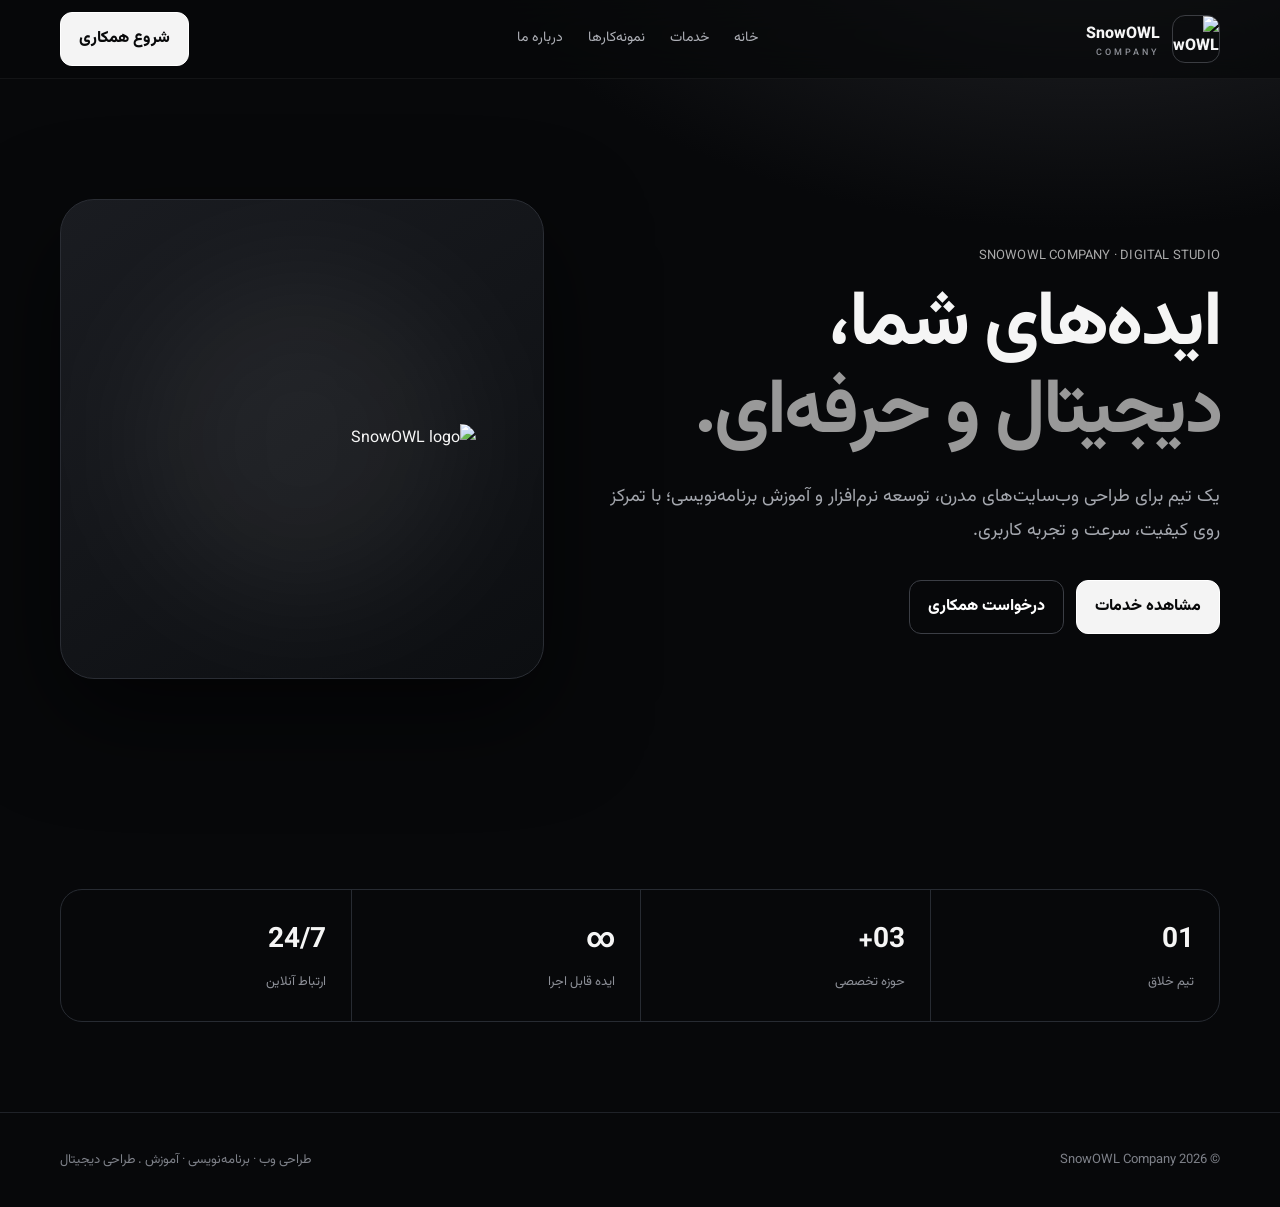
==== index.html @ ef9f3fca "Add files via upload" ====
<!doctype html>
<html lang="fa" dir="rtl"><head><meta charset="utf-8"><meta name="viewport" content="width=device-width,initial-scale=1">
<title>خانه | SnowOWL Company</title><meta name="description" content="SnowOWL Company — طراحی سایت، برنامه‌نویسی و آموزش">
<link rel="stylesheet" href="style.css"></head><body>
<header class="nav"><div class="container navin">
<a class="brand" href="index.html"><img src="assets/snowowl-logo.jpeg" alt="SnowOWL Company"><span>SnowOWL<small>COMPANY</small></span></a>
<nav class="menu">
    <a href="index.html">خانه</a>
    <a href="services.html">خدمات</a>

    <a href="portfolio.html">نمونه‌کارها</a>
    <a href="about.html">درباره ما</a>
</nav>
<a class="cta-btn" href="about.html#contact">شروع همکاری</a><button class="mobile">☰</button>
</div></header>

<main>
<section class="hero container">
<div class="reveal"><div class="kicker">SNOWOWL COMPANY · DIGITAL STUDIO</div><h1>ایده‌های شما،<br><span>دیجیتال و حرفه‌ای.</span></h1><p>یک تیم برای طراحی وب‌سایت‌های مدرن، توسعه نرم‌افزار و آموزش برنامه‌نویسی؛ با تمرکز روی کیفیت، سرعت و تجربه کاربری.</p><div class="actions"><a class="cta-btn" href="services.html">مشاهده خدمات</a><a class="cta-btn outline" href="about.html#contact">درخواست همکاری</a></div></div>
<div class="hero-visual reveal"><img src="assets/snowowl-logo.jpeg" alt="SnowOWL logo"></div>
</section>

<section class="section"><div class="container"><div class="stats"><div class="stat"><b>01</b><span>تیم خلاق</span></div><div class="stat"><b>03+</b><span>حوزه تخصصی</span></div><div class="stat"><b>∞</b><span>ایده قابل اجرا</span></div><div class="stat"><b>24/7</b><span>ارتباط آنلاین</span></div></div></div></section>
</main>
<footer class="footer"><div class="container footerin"><span>© <span data-year></span> SnowOWL Company</span><span>طراحی وب · برنامه‌نویسی · آموزش . طراحی دیجیتال</span></div></footer><script src="script.js"></script></body></html>
---- style.css ----
@import url('https://fonts.googleapis.com/css2?family=Vazirmatn:wght@300;400;500;600;700;800&display=swap');
:root{--bg:#07080a;--surface:#0e1014;--surface2:#14171c;--text:#f5f5f5;--muted:#989ba3;--line:#272b32;--white:#fff}
*{box-sizing:border-box}html{scroll-behavior:smooth}body{margin:0;background:radial-gradient(900px 500px at 85% -10%,#3a3b3e 0%,#151619 38%,transparent 70%),var(--bg);color:var(--text);font-family:Vazirmatn,Arial,sans-serif;direction:rtl;line-height:1.85}a{text-decoration:none;color:inherit}button,input,textarea{font:inherit}
.container{width:min(1160px,92%);margin:auto}.nav{position:sticky;top:0;z-index:50;background:rgba(7,8,10,.76);backdrop-filter:blur(18px);border-bottom:1px solid #ffffff0d}.navin{height:78px;display:flex;align-items:center;justify-content:space-between;gap:25px}.brand{display:flex;align-items:center;gap:12px;font-weight:800}.brand img{width:48px;height:48px;object-fit:cover;border-radius:13px;border:1px solid #3b3d42}.brand small{display:block;color:#8e9198;font-size:9px;letter-spacing:3px;font-weight:500;line-height:1}.menu{display:flex;gap:25px;color:#aeb0b7;font-size:14px}.menu a{transition:.2s}.menu a:hover,.menu a.active{color:#fff}.cta-btn{padding:11px 18px;border-radius:12px;background:#f4f4f4;color:#08090a;font-weight:800;border:1px solid #fff;display:inline-flex;justify-content:center;align-items:center}.outline{background:transparent;color:#fff;border-color:#3b3e45}.mobile{display:none;background:none;color:#fff;border:1px solid #333;border-radius:10px;padding:8px 11px}
.hero{min-height:720px;display:grid;grid-template-columns:1.12fr .88fr;align-items:center;gap:60px}.kicker{font-size:13px;color:#aaa;letter-spacing:.2px;margin-bottom:14px}.hero h1{font-size:clamp(43px,6vw,78px);line-height:1.14;letter-spacing:-2.5px;margin:0 0 24px}.hero h1 span{color:#999}.hero p{max-width:650px;color:#a5a8af;font-size:18px;margin:0}.actions{display:flex;gap:12px;flex-wrap:wrap;margin-top:32px}.hero-visual{height:480px;border-radius:34px;border:1px solid #2a2d34;background:linear-gradient(145deg,#1a1c21,#0c0e11);display:grid;place-items:center;position:relative;overflow:hidden;box-shadow:0 35px 100px #0009}.hero-visual:after{content:"";position:absolute;width:320px;height:320px;border-radius:50%;background:#fff1;filter:blur(70px)}.hero-visual img{width:72%;max-width:370px;position:relative;z-index:2;border-radius:25px;mix-blend-mode:screen}
.section{padding:90px 0}.head{display:flex;justify-content:space-between;align-items:end;gap:30px;margin-bottom:35px}.head h2{font-size:35px;margin:0}.head p{max-width:560px;color:#9699a1;margin:0}.grid3{display:grid;grid-template-columns:repeat(3,1fr);gap:16px}.card{background:linear-gradient(145deg,#14171c,#0d0f12);border:1px solid var(--line);border-radius:21px;padding:26px;transition:.25s}.card:hover{transform:translateY(-4px);border-color:#45484f}.num{font-size:12px;color:#70747c;letter-spacing:1px}.card h3{font-size:21px;margin:13px 0 8px}.card p{color:#9598a0;margin:0}.symbol{width:45px;height:45px;border:1px solid #3b3e45;border-radius:13px;display:grid;place-items:center;font-weight:800;margin-bottom:16px}
.stats{display:grid;grid-template-columns:repeat(4,1fr);border:1px solid var(--line);border-radius:22px;overflow:hidden}.stat{padding:25px;border-left:1px solid var(--line)}.stat:last-child{border:0}.stat b{display:block;font-size:28px}.stat span{font-size:13px;color:#8d9098}
.page-title{padding:85px 0 35px}.page-title h1{font-size:55px;line-height:1.2;margin:0 0 12px}.page-title p{max-width:760px;color:#999ba3}.wide{min-height:250px}.tags{margin-top:20px}.tag{display:inline-block;padding:4px 10px;border:1px solid #33363d;border-radius:99px;color:#aaa;font-size:12px;margin:3px}
.split{display:grid;grid-template-columns:1fr 1fr;gap:18px}.profile{display:flex;gap:18px;align-items:center}.avatar{width:78px;height:78px;border-radius:20px;border:1px solid #333;background:#191b20;display:grid;place-items:center;color:#777}
.contactbox{display:grid;grid-template-columns:1fr 1fr;gap:18px}.field{display:flex;flex-direction:column;gap:7px}.field.full{grid-column:1/-1}.field label{font-size:13px;color:#a7a9b0}.field input,.field textarea{background:#0b0d10;color:#fff;border:1px solid #292c33;border-radius:12px;padding:13px;outline:none}.field textarea{min-height:145px;resize:vertical}.note{padding:18px;border:1px dashed #34373e;border-radius:16px;color:#8f9299;font-size:13px}
.footer{border-top:1px solid #1f2228;padding:35px 0;color:#7e8189;font-size:13px}.footerin{display:flex;justify-content:space-between;gap:20px}
.reveal{opacity:0;transform:translateY(15px);transition:.6s}.reveal.show{opacity:1;transform:none}
@media(max-width:820px){.menu,.navin>.cta-btn{display:none}.mobile{display:block}.hero{grid-template-columns:1fr;min-height:auto;padding:65px 0}.hero-visual{height:340px}.grid3,.split{grid-template-columns:1fr}.stats{grid-template-columns:1fr 1fr}.stat{border-bottom:1px solid var(--line)}.page-title h1{font-size:42px}.contactbox{grid-template-columns:1fr}.field.full{grid-column:auto}.head{display:block}.head p{margin-top:10px}.footerin{flex-direction:column}}
/* ?????? ???????? ????????? */
.portfolio-card {
    display: flex;
    flex-direction: column;
    padding: 12px;           /* ???? ????? ????? ???? (????? ???? ?????? ???) */
    border-radius: 16px;     /* ???? ?????? */
}

.portfolio-thumb {
    width: 100%;
    height: 200px;           /* ???? ?????? ???? ??? (?? ??? 190px) */
    border-radius: 10px;
    overflow: hidden;
    margin-bottom: 10px;      /* ???? ????? ??? ?? ?????? */
    border: 1px solid var(--line);
    background: var(--surface2);
}

.portfolio-thumb img {
    width: 100%;
    height: 100%;
    object-fit: cover;
    transition: transform 0.3s ease;
}

.portfolio-card:hover .portfolio-thumb img {
    transform: scale(1.05);
}

/* ?????????? ????????? ???? ???? ???? */
.portfolio-card h3 {
    font-size: 18px;
    margin: 6px 0 4px;       /* ???? ????? ???? ? ????? ????? */
}

.portfolio-card p {
    font-size: 13px;
    line-height: 1.6;
}

.portfolio-card .tags {
    margin-top: 10px;        /* ???? ????? ????????? ????? ???? */
}
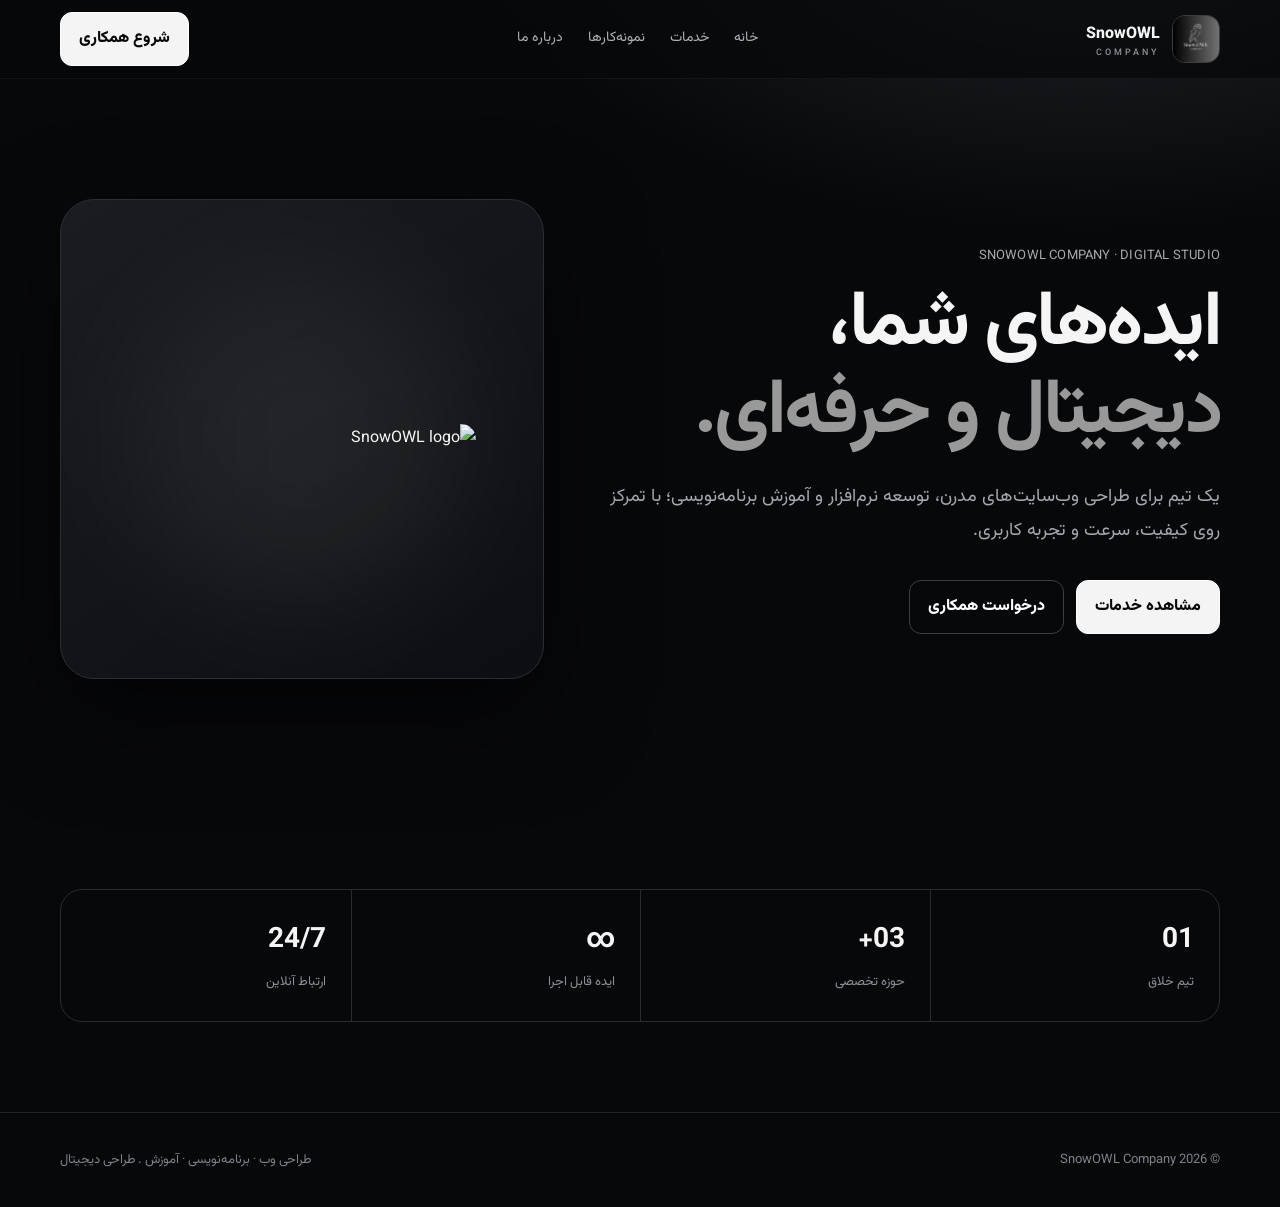
==== commit 7fe41b13: "Update index.html" ====
--- a/index.html
+++ b/index.html
@@ -3,7 +3,7 @@
 <title>خانه | SnowOWL Company</title><meta name="description" content="SnowOWL Company — طراحی سایت، برنامه‌نویسی و آموزش">
 <link rel="stylesheet" href="style.css"></head><body>
 <header class="nav"><div class="container navin">
-<a class="brand" href="index.html"><img src="assets/snowowl-logo.jpeg" alt="SnowOWL Company"><span>SnowOWL<small>COMPANY</small></span></a>
+<a class="brand" href="index.html"><img src="snowowl-logo.jpeg" alt="SnowOWL Company"><span>SnowOWL<small>COMPANY</small></span></a>
 <nav class="menu">
     <a href="index.html">خانه</a>
     <a href="services.html">خدمات</a>
@@ -22,4 +22,4 @@
 
 <section class="section"><div class="container"><div class="stats"><div class="stat"><b>01</b><span>تیم خلاق</span></div><div class="stat"><b>03+</b><span>حوزه تخصصی</span></div><div class="stat"><b>∞</b><span>ایده قابل اجرا</span></div><div class="stat"><b>24/7</b><span>ارتباط آنلاین</span></div></div></div></section>
 </main>
-<footer class="footer"><div class="container footerin"><span>© <span data-year></span> SnowOWL Company</span><span>طراحی وب · برنامه‌نویسی · آموزش . طراحی دیجیتال</span></div></footer><script src="script.js"></script></body></html>+<footer class="footer"><div class="container footerin"><span>© <span data-year></span> SnowOWL Company</span><span>طراحی وب · برنامه‌نویسی · آموزش . طراحی دیجیتال</span></div></footer><script src="script.js"></script></body></html>
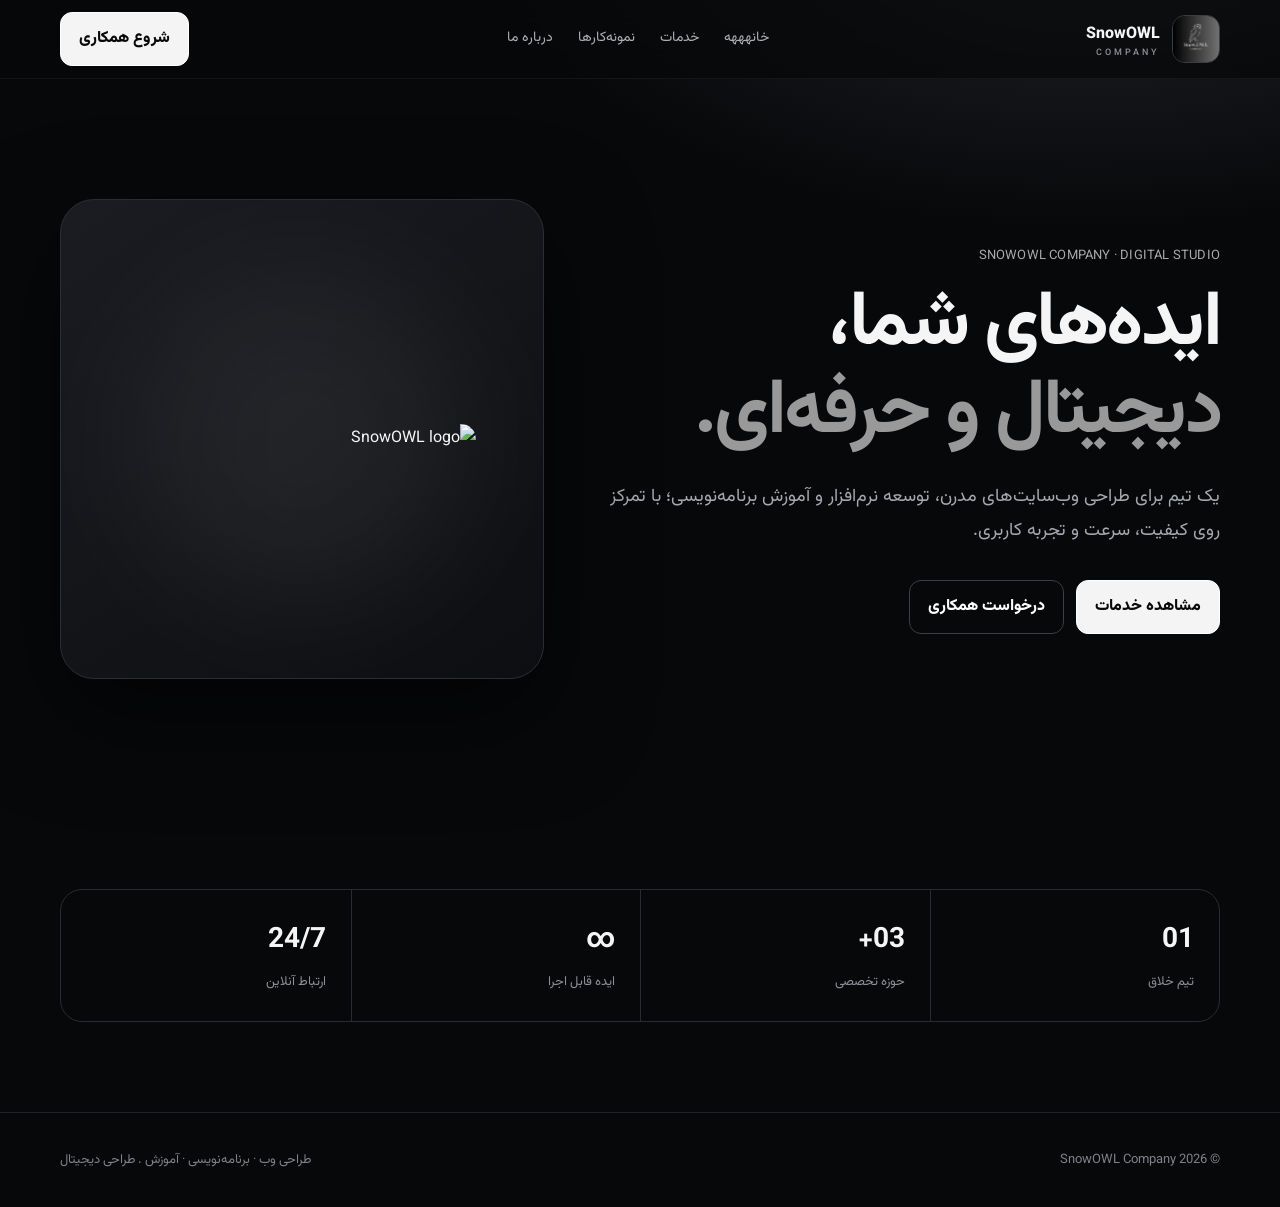
==== commit 253c62b7: "Update index.html" ====
--- a/index.html
+++ b/index.html
@@ -5,7 +5,7 @@
 <header class="nav"><div class="container navin">
 <a class="brand" href="index.html"><img src="snowowl-logo.jpeg" alt="SnowOWL Company"><span>SnowOWL<small>COMPANY</small></span></a>
 <nav class="menu">
-    <a href="index.html">خانه</a>
+    <a href="index.html">خانهههه</a>
     <a href="services.html">خدمات</a>
 
     <a href="portfolio.html">نمونه‌کارها</a>
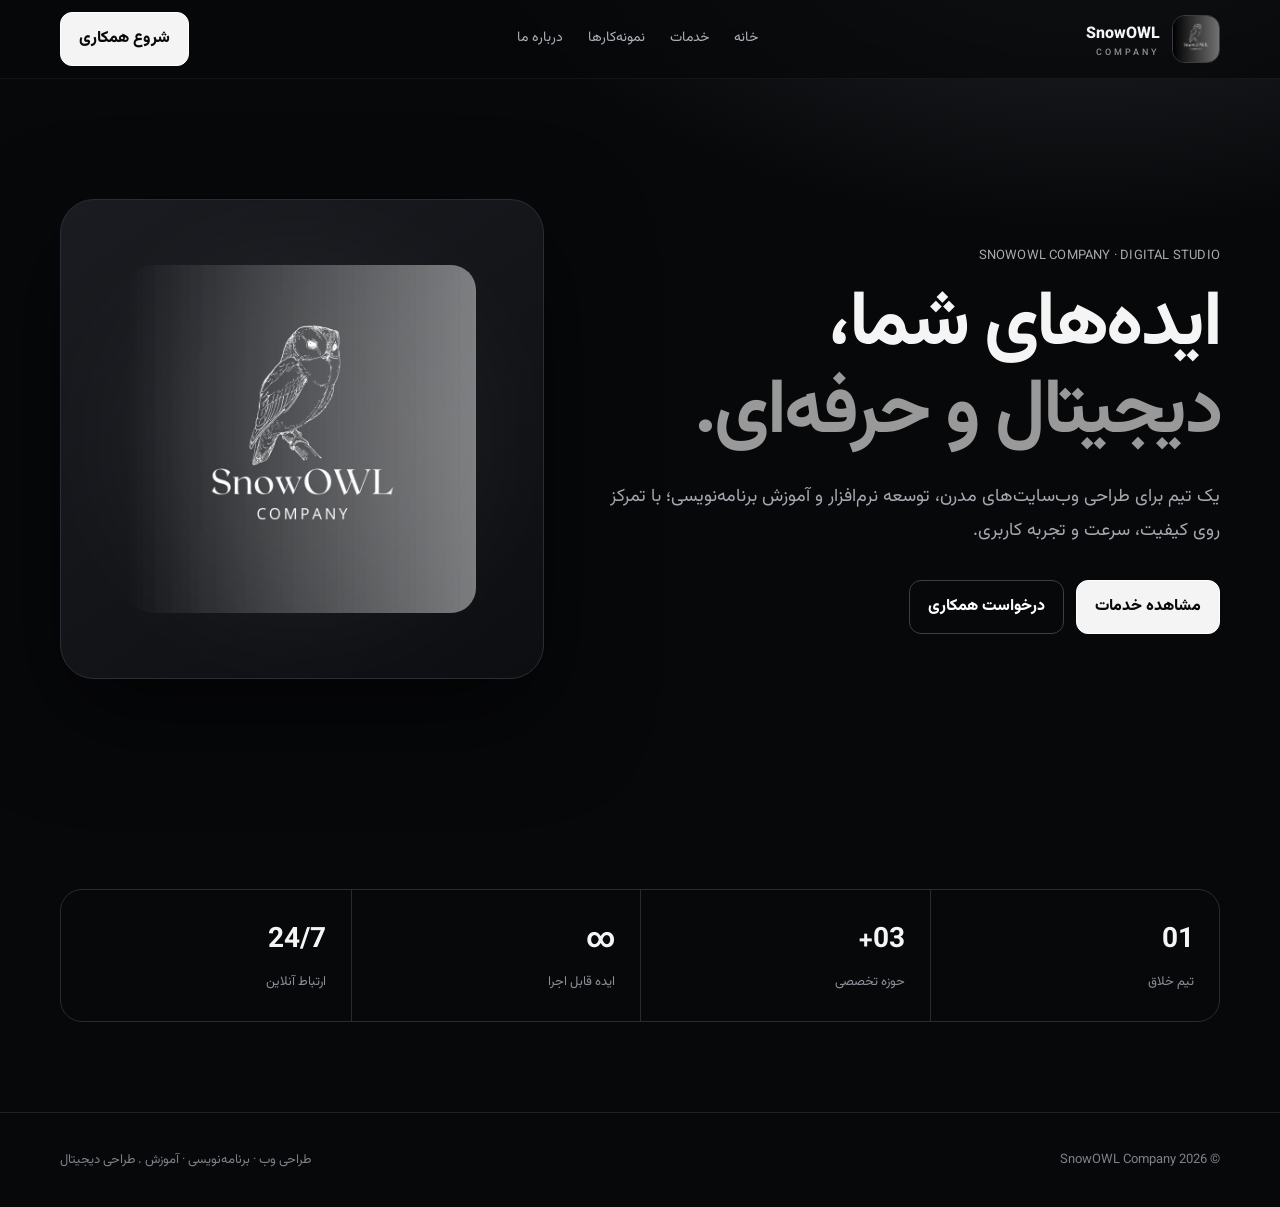
==== commit c51bc331: "Update index.html" ====
--- a/index.html
+++ b/index.html
@@ -5,7 +5,7 @@
 <header class="nav"><div class="container navin">
 <a class="brand" href="index.html"><img src="snowowl-logo.jpeg" alt="SnowOWL Company"><span>SnowOWL<small>COMPANY</small></span></a>
 <nav class="menu">
-    <a href="index.html">خانهههه</a>
+    <a href="index.html">خانه</a>
     <a href="services.html">خدمات</a>
 
     <a href="portfolio.html">نمونه‌کارها</a>
@@ -17,7 +17,7 @@
 <main>
 <section class="hero container">
 <div class="reveal"><div class="kicker">SNOWOWL COMPANY · DIGITAL STUDIO</div><h1>ایده‌های شما،<br><span>دیجیتال و حرفه‌ای.</span></h1><p>یک تیم برای طراحی وب‌سایت‌های مدرن، توسعه نرم‌افزار و آموزش برنامه‌نویسی؛ با تمرکز روی کیفیت، سرعت و تجربه کاربری.</p><div class="actions"><a class="cta-btn" href="services.html">مشاهده خدمات</a><a class="cta-btn outline" href="about.html#contact">درخواست همکاری</a></div></div>
-<div class="hero-visual reveal"><img src="assets/snowowl-logo.jpeg" alt="SnowOWL logo"></div>
+<div class="hero-visual reveal"><img src="snowowl-logo.jpeg" alt="SnowOWL logo"></div>
 </section>
 
 <section class="section"><div class="container"><div class="stats"><div class="stat"><b>01</b><span>تیم خلاق</span></div><div class="stat"><b>03+</b><span>حوزه تخصصی</span></div><div class="stat"><b>∞</b><span>ایده قابل اجرا</span></div><div class="stat"><b>24/7</b><span>ارتباط آنلاین</span></div></div></div></section>
